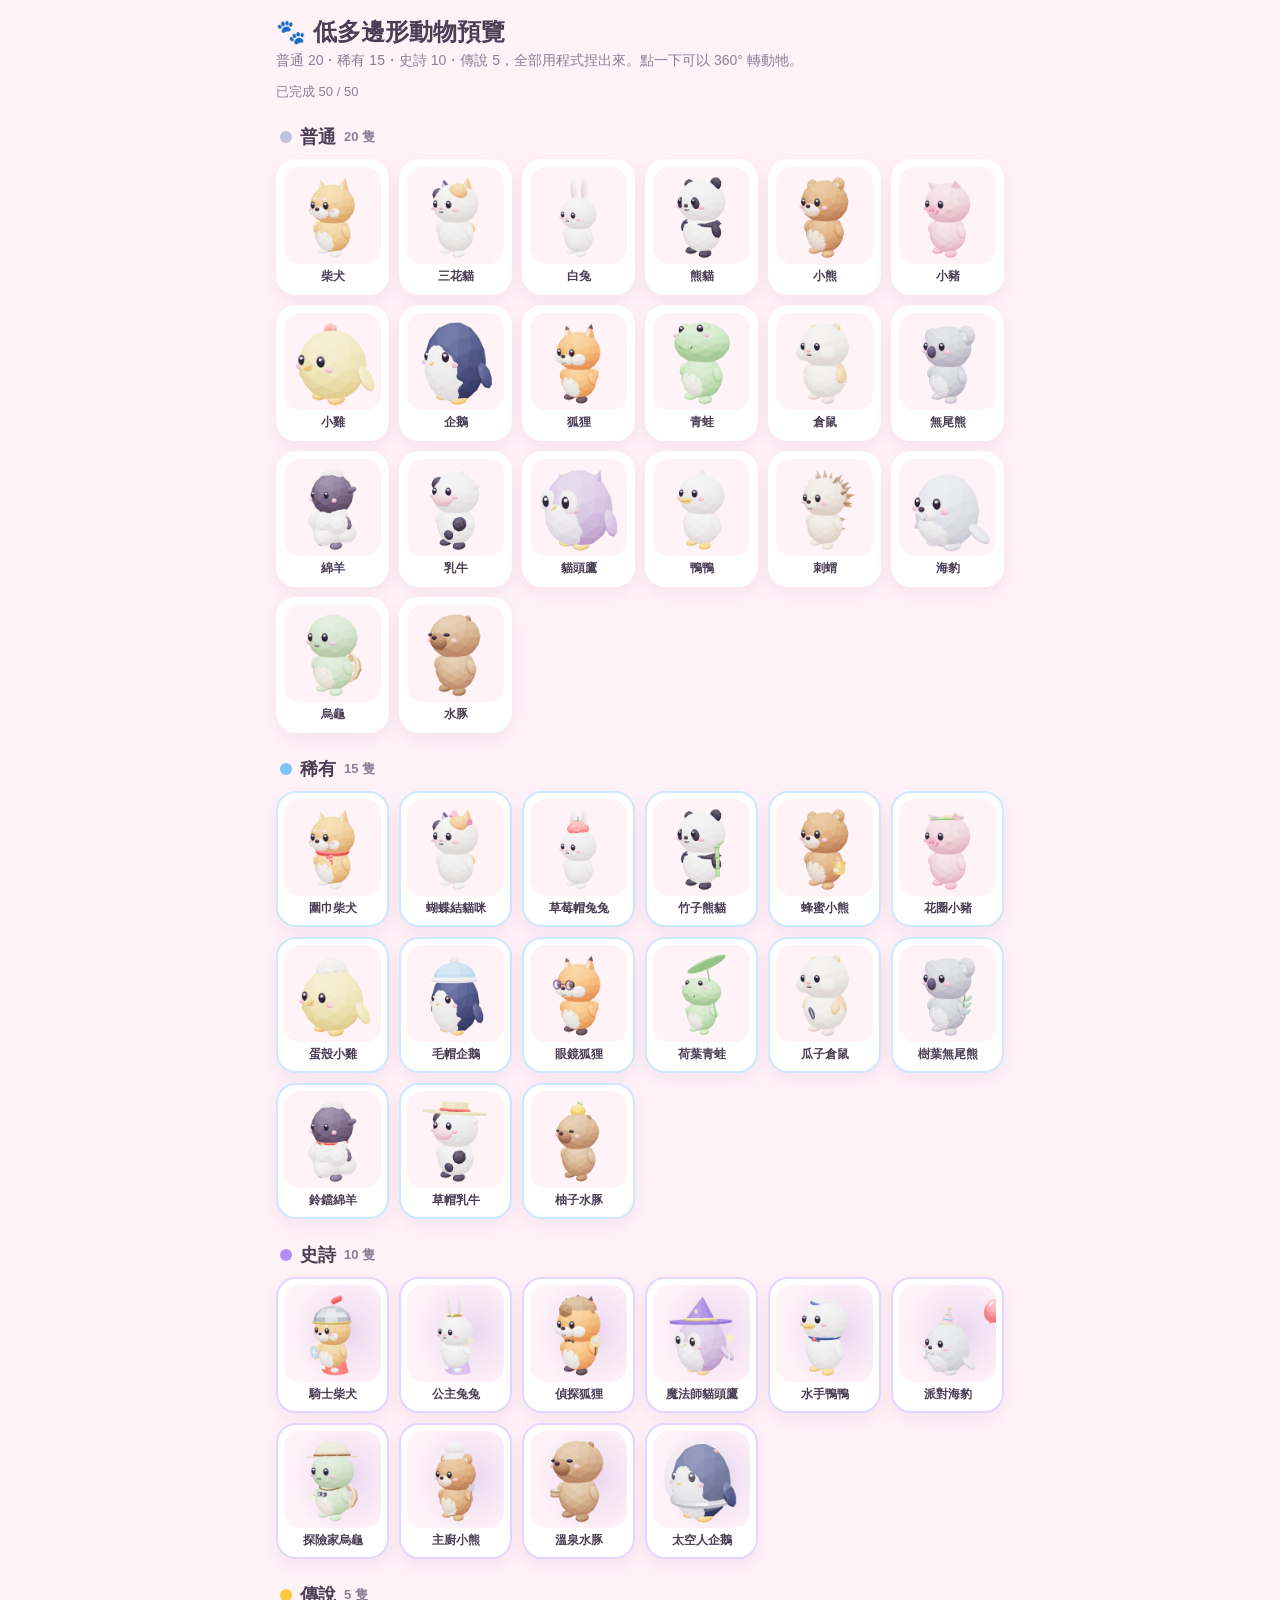
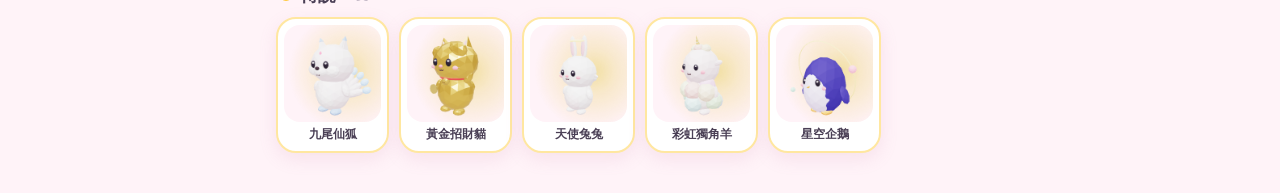
==== preview.html @ 3ef20d33 "新增低多邊形 3D 動物（50 隻）與動物預覽頁 尚未換進 App，先用 preview.html 確認造型。  Co-Authored-By: Claude Opus 5.5 <noreply@an" ====
<!doctype html>
<html lang="zh-Hant">
<head>
  <meta charset="utf-8">
  <meta name="viewport" content="width=device-width, initial-scale=1, viewport-fit=cover">
  <title>動物預覽</title>
  <style>
    :root { --bg: #FFF3F8; --card: #fff; --ink: #4A3F55; --ink2: #8A7F96; --line: #F2E2EA; --shadow: 0 6px 18px rgba(200,120,160,.14); }
    @media (prefers-color-scheme: dark) { :root { --bg: #221D2E; --card: #322B42; --ink: #F4ECFA; --ink2: #B6A9C6; --line: #413858; --shadow: 0 6px 18px rgba(0,0,0,.3); } }
    * { box-sizing: border-box; -webkit-tap-highlight-color: transparent; }
    body { margin: 0; background: var(--bg); color: var(--ink); font-family: -apple-system, "PingFang TC", "Noto Sans TC", sans-serif; }
    main { max-width: 760px; margin: 0 auto; padding: calc(env(safe-area-inset-top) + 16px) 16px 40px; }
    h1 { font-size: 24px; margin: 0 0 4px; }
    .lead { color: var(--ink2); font-size: 14px; margin: 0 0 8px; }
    .prog { font-size: 13px; color: var(--ink2); }
    h2 { display: flex; align-items: center; gap: 8px; font-size: 18px; margin: 24px 4px 10px; }
    h2 .dot { width: 12px; height: 12px; border-radius: 50%; }
    h2 small { color: var(--ink2); font-weight: 600; font-size: 13px; }
    .grid { display: grid; grid-template-columns: repeat(auto-fill, minmax(104px, 1fr)); gap: 10px; }
    .mon { background: var(--card); border-radius: 20px; padding: 6px 6px 8px; text-align: center; box-shadow: var(--shadow); border: 2.5px solid transparent; font: inherit; color: inherit; cursor: pointer; }
    .mon.rare { border-color: #CDE8FF; } .mon.epic { border-color: #E3D6FF; } .mon.legend { border-color: #FFE7A0; }
    .pic { aspect-ratio: 1; border-radius: 16px; background: var(--bg); display: grid; place-items: center; overflow: hidden; }
    .pic img { width: 100%; height: 100%; object-fit: contain; }
    .nm { font-size: 12px; font-weight: 800; margin-top: 4px; }
    .spin { width: 24px; height: 24px; border-radius: 50%; border: 3px solid var(--line); border-top-color: #FF9EC1; animation: sp 1s linear infinite; }
    @keyframes sp { to { transform: rotate(360deg); } }
    .modal { position: fixed; inset: 0; background: rgba(60,30,60,.4); display: none; align-items: flex-end; justify-content: center; z-index: 10; }
    .modal.on { display: flex; }
    .sheet { width: 100%; max-width: 560px; background: var(--bg); border-radius: 28px 28px 0 0; padding: 16px 16px calc(env(safe-area-inset-bottom) + 20px); }
    .sheet h3 { margin: 0; font-size: 21px; }
    .badge { display: inline-block; padding: 3px 12px; border-radius: 99px; color: #fff; font-weight: 900; font-size: 13px; margin: 6px 0 10px; }
    .stage { height: 340px; border-radius: 24px; overflow: hidden; background: linear-gradient(160deg, #FFE1EE 0%, #E7DDFF 55%, #D8F3EA 100%); position: relative; touch-action: none; }
    @media (prefers-color-scheme: dark) { .stage { background: linear-gradient(160deg, #4A3557 0%, #3A3460 55%, #2E4A4A 100%); } }
    .stage canvas { width: 100%; height: 100%; display: block; }
    .hint { position: absolute; bottom: 8px; left: 0; right: 0; text-align: center; font-size: 12px; color: #7a6a8a; font-weight: 700; pointer-events: none; }
    .row { display: flex; gap: 8px; margin-top: 12px; }
    .btn { flex: 1; padding: 13px; border: 0; border-radius: 16px; font: inherit; font-weight: 800; color: #fff; background: linear-gradient(135deg, #C2A8FF, #FFA8D6); }
    .btn.ghost { background: var(--card); color: var(--ink2); }
    .x { float: right; width: 36px; height: 36px; border-radius: 50%; border: 0; background: var(--card); color: var(--ink2); font-size: 16px; }
  </style>
  <script type="importmap">{ "imports": { "three": "./vendor/three/three.module.min.js" } }</script>
</head>
<body>
  <main>
    <h1>🐾 低多邊形動物預覽</h1>
    <p class="lead">普通 20・稀有 15・史詩 10・傳說 5，全部用程式捏出來。點一下可以 360° 轉動牠。</p>
    <p class="prog" id="prog">準備中…</p>
    <div id="list"></div>
  </main>
  <div class="modal" id="modal">
    <div class="sheet">
      <button class="x" id="close" aria-label="關閉">✕</button>
      <h3 id="m-name"></h3>
      <span class="badge" id="m-badge"></span>
      <div class="stage" id="stage"><div class="hint">👆 左右滑動轉動牠</div></div>
      <div class="row"><button class="btn" id="dance">💃 動一動</button><button class="btn ghost" id="close2">關閉</button></div>
    </div>
  </div>
  <script type="module">
    import * as THREE from 'three';
    import { RoomEnvironment } from './vendor/three/environments/RoomEnvironment.js';
    import { LP_CATALOG, buildLowPoly } from './js/lowpoly.js';

    const RAR = { common: ['普通', '#BFC3D9'], rare: ['稀有', '#7CC4FF'], epic: ['史詩', '#B48CFF'], legend: ['傳說', '#FFC93C'] };
    const list = document.getElementById('list');
    list.innerHTML = Object.keys(RAR).map((r) => {
      const items = LP_CATALOG.filter((e) => e.rarity === r);
      return `<h2><span class="dot" style="background:${RAR[r][1]}"></span>${RAR[r][0]} <small>${items.length} 隻</small></h2>
        <div class="grid">${items.map((e) => `<button class="mon ${r}" data-id="${e.id}"><div class="pic"><span class="spin"></span></div><div class="nm">${e.name}</div></button>`).join('')}</div>`;
    }).join('');

    function scene(r) {
      const s = new THREE.Scene();
      const pm = new THREE.PMREMGenerator(r);
      s.environment = pm.fromScene(new RoomEnvironment(), 0.04).texture;
      s.environmentIntensity = 0.5;
      s.add(new THREE.HemisphereLight(0xffffff, 0xffd6e8, 1.5));
      const d = new THREE.DirectionalLight(0xffffff, 1.7); d.position.set(2, 4, 3); s.add(d);
      return s;
    }
    function renderer(alpha = true) {
      const r = new THREE.WebGLRenderer({ antialias: true, alpha, preserveDrawingBuffer: true });
      r.outputColorSpace = THREE.SRGBColorSpace;
      r.toneMapping = THREE.ACESFilmicToneMapping; r.toneMappingExposure = 1.1;
      return r;
    }

    // 縮圖：用同一個繪圖器依序畫成圖片
    const tr = renderer(); tr.setPixelRatio(1); tr.setSize(240, 240, false);
    const ts = scene(tr);
    const tc = new THREE.PerspectiveCamera(30, 1, 0.1, 100); tc.position.set(1.7, 1.65, 4.3); tc.lookAt(0, 1.02, 0);
    const prog = document.getElementById('prog');
    let done = 0;
    for (const e of LP_CATALOG) {
      const a = buildLowPoly(e.id, { particles: false });
      a.update(0.016, 0.3);
      a.pivot.rotation.y = -0.3;
      ts.add(a.pivot); tr.render(ts, tc); ts.remove(a.pivot); a.dispose();
      const img = new Image(); img.src = tr.domElement.toDataURL('image/png'); img.alt = e.name;
      const pic = list.querySelector(`[data-id="${e.id}"] .pic`); pic.innerHTML = ''; pic.appendChild(img);
      prog.textContent = `已完成 ${++done} / ${LP_CATALOG.length}`;
      if (done % 4 === 0) await new Promise((r) => setTimeout(r, 0));
    }
    window.thumbsDone = true;

    // 大圖：可旋轉
    const modal = document.getElementById('modal'), box = document.getElementById('stage');
    const vr = renderer(); vr.setPixelRatio(Math.min(devicePixelRatio, 2)); box.prepend(vr.domElement);
    const vs = scene(vr);
    const vc = new THREE.PerspectiveCamera(30, 1, 0.1, 100); vc.position.set(0, 1.9, 6.2); vc.lookAt(0, 1.0, 0);
    let cur = null, rot = 0, running = false, t = 0;
    const clock = new THREE.Clock();
    function size() { const w = box.clientWidth, h = box.clientHeight; vr.setSize(w, h, false); vc.aspect = w / h; vc.updateProjectionMatrix(); }
    function loop() {
      if (!running) return;
      const dt = Math.min(clock.getDelta(), 0.05); t += dt;
      if (cur) { cur.update(dt, t); cur.pivot.rotation.y = rot + Math.sin(t * 0.5) * 0.15; }
      vr.render(vs, vc); requestAnimationFrame(loop);
    }
    function open(id) {
      const e = LP_CATALOG.find((x) => x.id === id);
      document.getElementById('m-name').textContent = e.name;
      const b = document.getElementById('m-badge'); b.textContent = RAR[e.rarity][0]; b.style.background = RAR[e.rarity][1];
      modal.classList.add('on'); size();
      if (cur) { vs.remove(cur.pivot); cur.dispose(); }
      cur = buildLowPoly(id); vs.add(cur.pivot); rot = -0.6; t = 0;
      cur.playHappy();
      running = true; clock.getDelta(); loop();
    }
    function close() { modal.classList.remove('on'); running = false; }
    list.addEventListener('click', (ev) => { const m = ev.target.closest('.mon'); if (m) open(m.dataset.id); });
    document.getElementById('close').onclick = close; document.getElementById('close2').onclick = close;
    modal.addEventListener('click', (ev) => { if (ev.target === modal) close(); });
    document.getElementById('dance').onclick = () => cur && cur.playHappy();
    let x0 = null, r0 = 0;
    box.addEventListener('pointerdown', (ev) => { x0 = ev.clientX; r0 = rot; box.setPointerCapture(ev.pointerId); });
    box.addEventListener('pointermove', (ev) => { if (x0 !== null) rot = r0 + (ev.clientX - x0) * 0.012; });
    box.addEventListener('pointerup', () => { x0 = null; });
    window.openAnimal = open;
  </script>
</body>
</html>
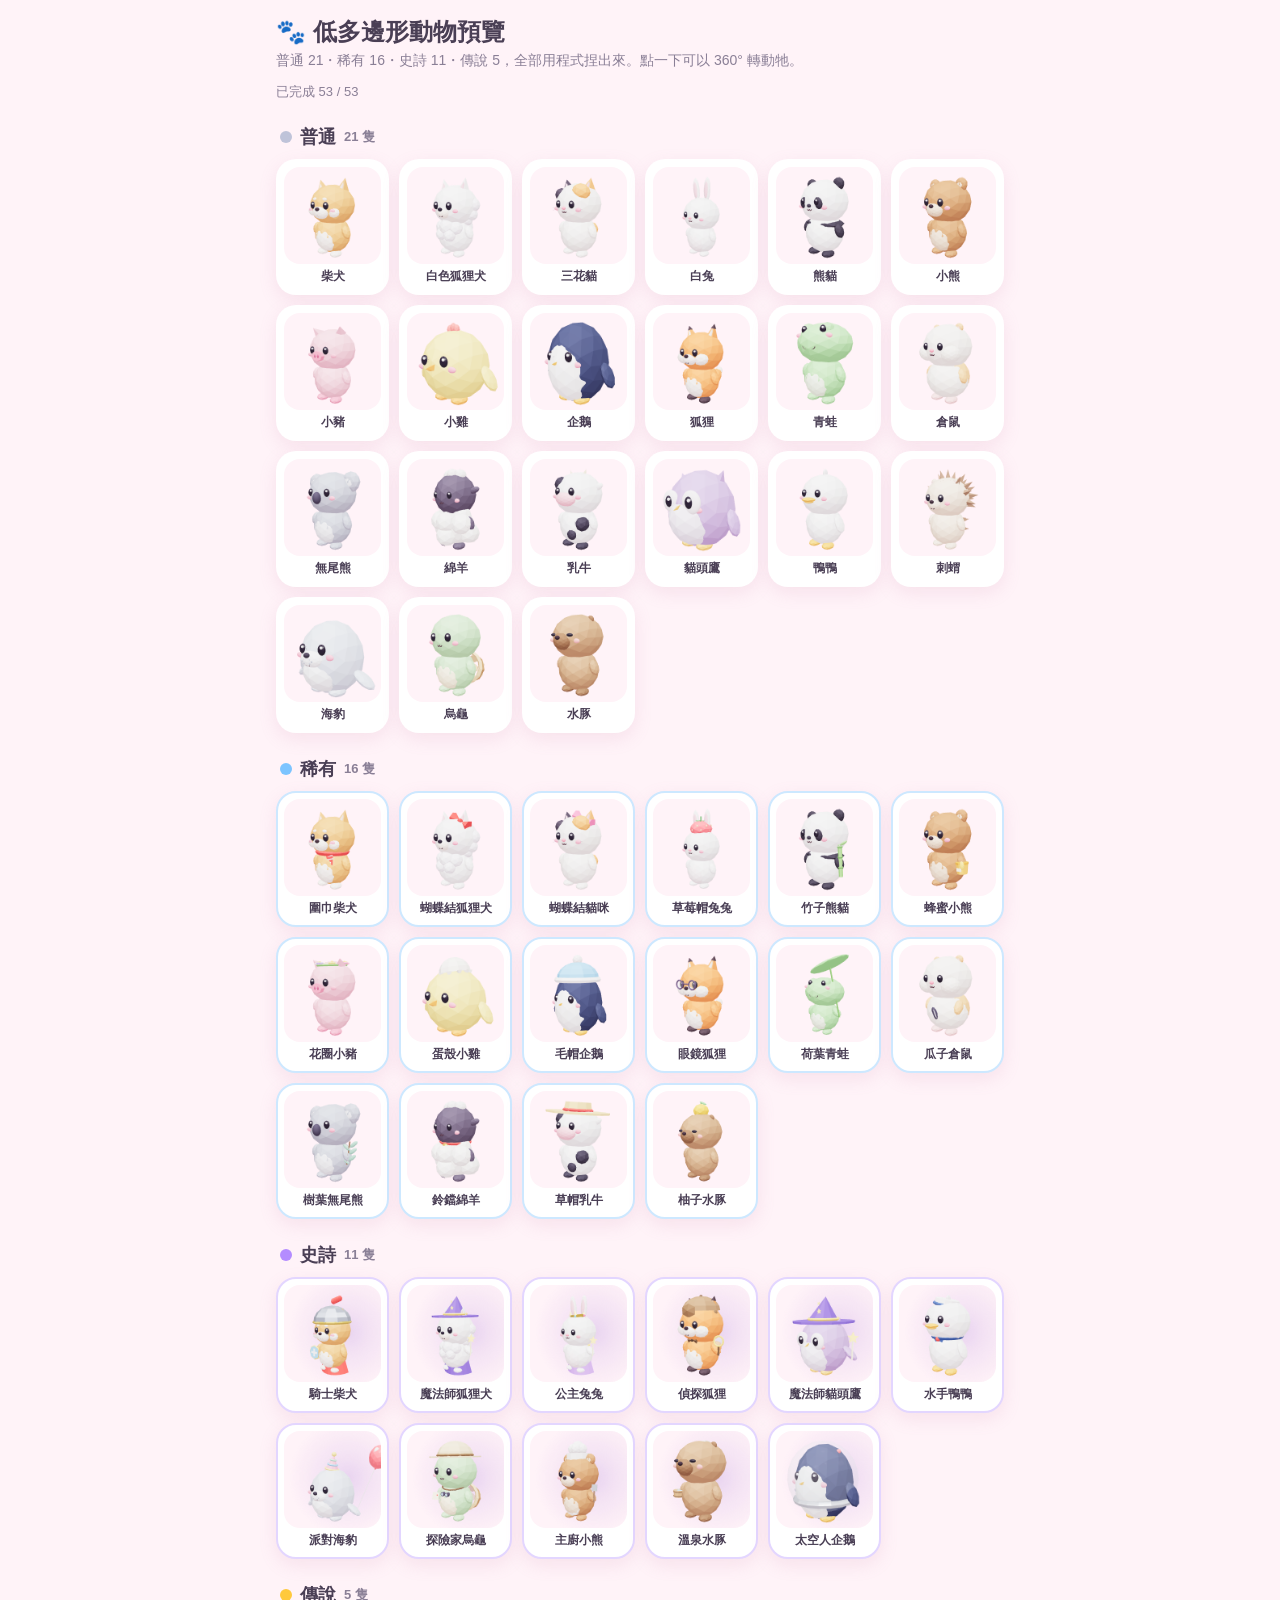
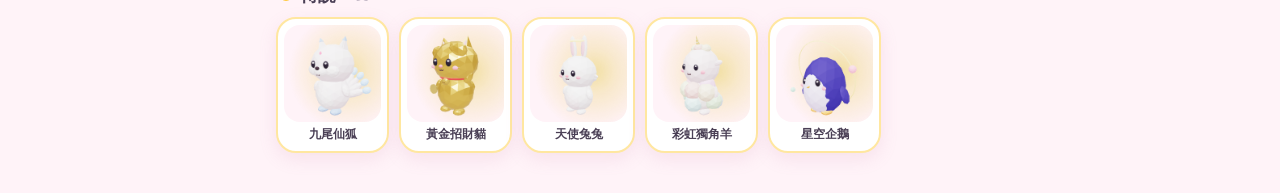
==== commit cb217d5b: "新增白色狐狸犬（普通、蝴蝶結稀有、魔法師史詩） Co-Authored-By: Claude Opus 5.5 <noreply@anthropic.com> Claude-Session: http" ====
--- a/preview.html
+++ b/preview.html
@@ -43,7 +43,7 @@
 <body>
   <main>
     <h1>🐾 低多邊形動物預覽</h1>
-    <p class="lead">普通 20・稀有 15・史詩 10・傳說 5，全部用程式捏出來。點一下可以 360° 轉動牠。</p>
+    <p class="lead" id="lead">全部用程式捏出來。點一下可以 360° 轉動牠。</p>
     <p class="prog" id="prog">準備中…</p>
     <div id="list"></div>
   </main>
@@ -63,6 +63,7 @@
 
     const RAR = { common: ['普通', '#BFC3D9'], rare: ['稀有', '#7CC4FF'], epic: ['史詩', '#B48CFF'], legend: ['傳說', '#FFC93C'] };
     const list = document.getElementById('list');
+    document.getElementById('lead').textContent = Object.keys(RAR).map((r) => `${RAR[r][0]} ${LP_CATALOG.filter((e) => e.rarity === r).length}`).join('・') + '，全部用程式捏出來。點一下可以 360° 轉動牠。';
     list.innerHTML = Object.keys(RAR).map((r) => {
       const items = LP_CATALOG.filter((e) => e.rarity === r);
       return `<h2><span class="dot" style="background:${RAR[r][1]}"></span>${RAR[r][0]} <small>${items.length} 隻</small></h2>
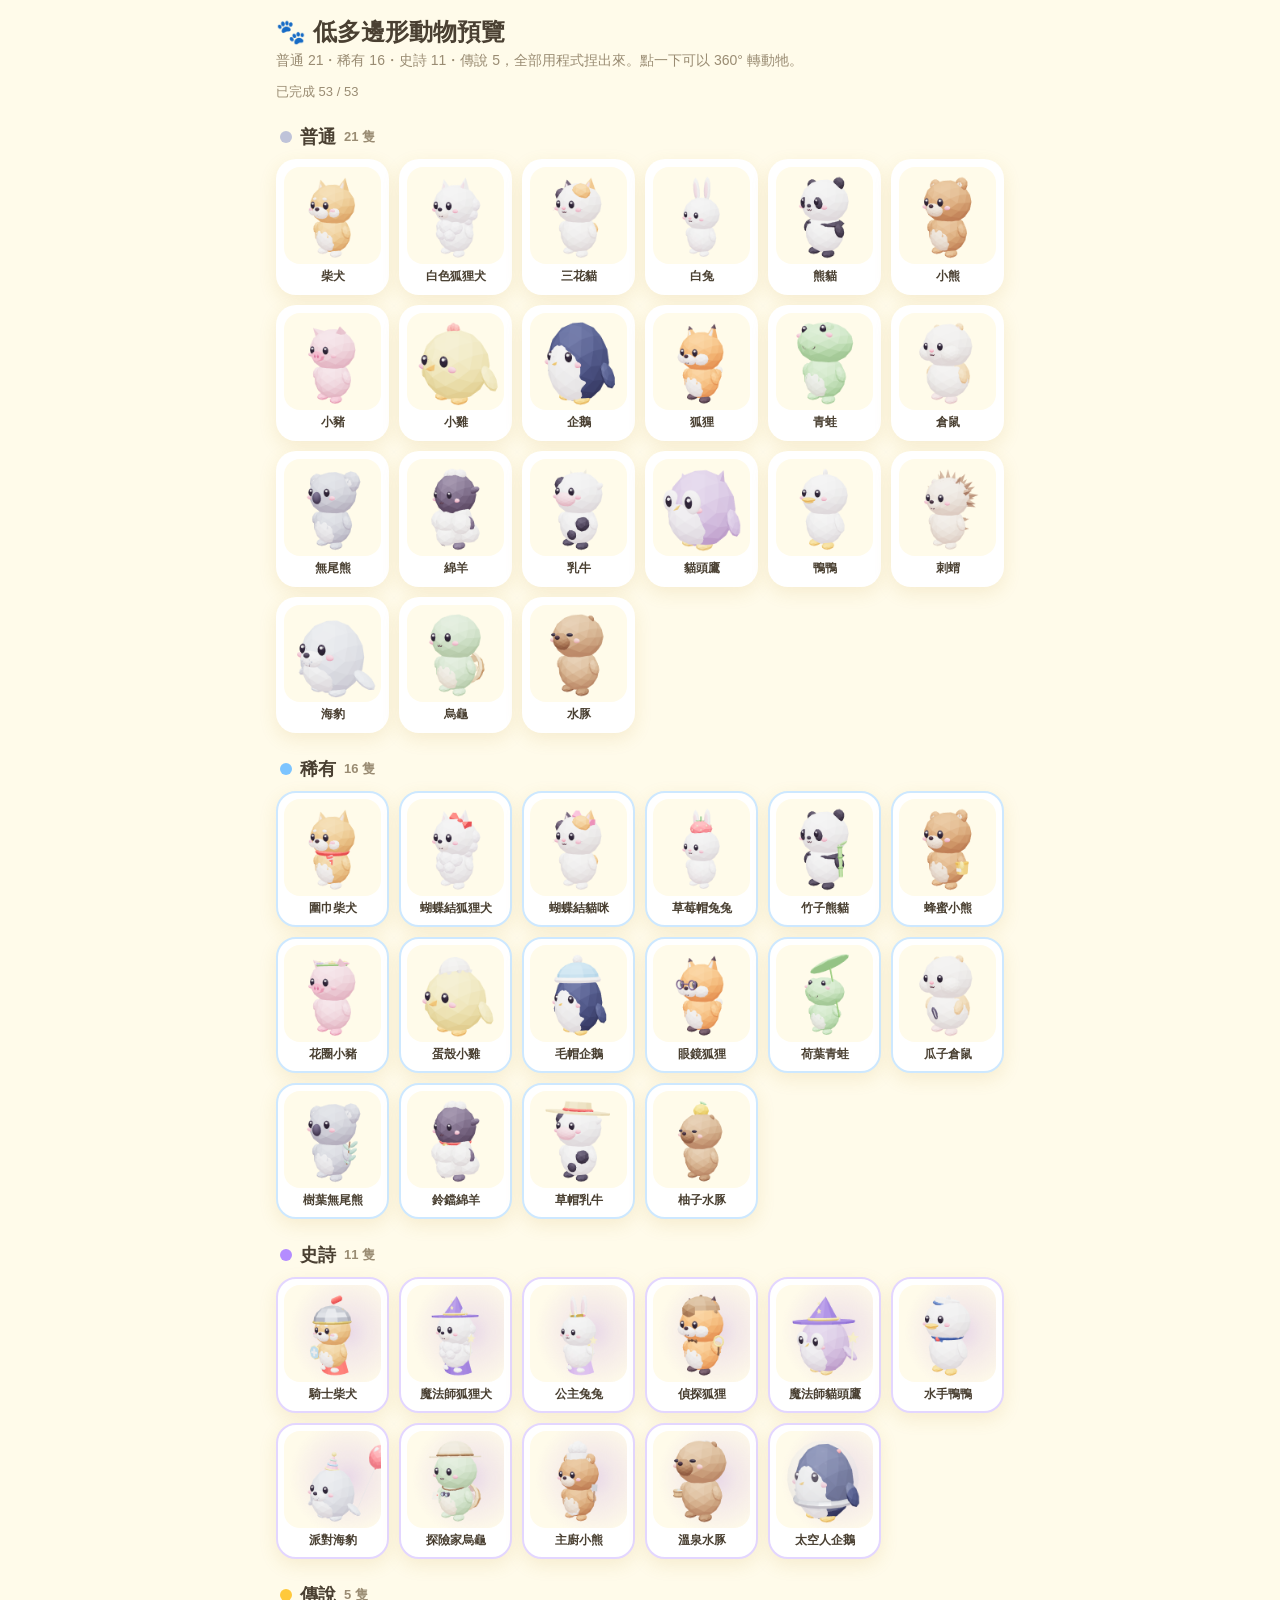
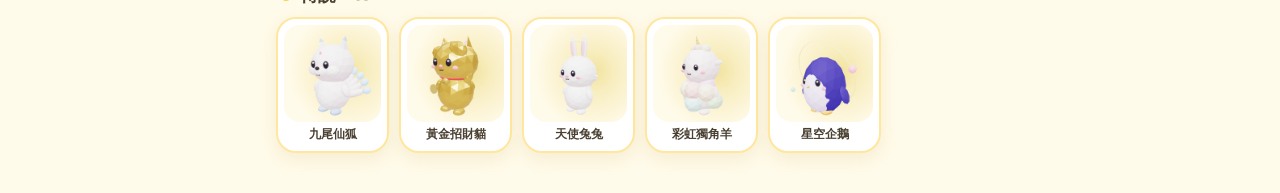
==== commit c9bc0e58: "要拚要猛 v2.1：清單拖曳排序、滑動刪除、淡黃白配色 - 清單：長按拖曳調整順序、向左滑露出刪除按鈕（滑到底直接刪除），可復原 - 「必須做」改用 ‼️、「想做」改用 👍；時間不再加圖示；起步動作改" ====
--- a/preview.html
+++ b/preview.html
@@ -5,8 +5,7 @@
   <meta name="viewport" content="width=device-width, initial-scale=1, viewport-fit=cover">
   <title>動物預覽</title>
   <style>
-    :root { --bg: #FFF3F8; --card: #fff; --ink: #4A3F55; --ink2: #8A7F96; --line: #F2E2EA; --shadow: 0 6px 18px rgba(200,120,160,.14); }
-    @media (prefers-color-scheme: dark) { :root { --bg: #221D2E; --card: #322B42; --ink: #F4ECFA; --ink2: #B6A9C6; --line: #413858; --shadow: 0 6px 18px rgba(0,0,0,.3); } }
+    :root { --bg: #FFFBEA; --card: #fff; --ink: #4A4032; --ink2: #9A8C73; --line: #F3E6BF; --shadow: 0 6px 18px rgba(190,150,50,.14); color-scheme: light; }
     * { box-sizing: border-box; -webkit-tap-highlight-color: transparent; }
     body { margin: 0; background: var(--bg); color: var(--ink); font-family: -apple-system, "PingFang TC", "Noto Sans TC", sans-serif; }
     main { max-width: 760px; margin: 0 auto; padding: calc(env(safe-area-inset-top) + 16px) 16px 40px; }
@@ -24,17 +23,16 @@
     .nm { font-size: 12px; font-weight: 800; margin-top: 4px; }
     .spin { width: 24px; height: 24px; border-radius: 50%; border: 3px solid var(--line); border-top-color: #FF9EC1; animation: sp 1s linear infinite; }
     @keyframes sp { to { transform: rotate(360deg); } }
-    .modal { position: fixed; inset: 0; background: rgba(60,30,60,.4); display: none; align-items: flex-end; justify-content: center; z-index: 10; }
+    .modal { position: fixed; inset: 0; background: rgba(80,60,20,.3); display: none; align-items: flex-end; justify-content: center; z-index: 10; }
     .modal.on { display: flex; }
     .sheet { width: 100%; max-width: 560px; background: var(--bg); border-radius: 28px 28px 0 0; padding: 16px 16px calc(env(safe-area-inset-bottom) + 20px); }
     .sheet h3 { margin: 0; font-size: 21px; }
     .badge { display: inline-block; padding: 3px 12px; border-radius: 99px; color: #fff; font-weight: 900; font-size: 13px; margin: 6px 0 10px; }
-    .stage { height: 340px; border-radius: 24px; overflow: hidden; background: linear-gradient(160deg, #FFE1EE 0%, #E7DDFF 55%, #D8F3EA 100%); position: relative; touch-action: none; }
-    @media (prefers-color-scheme: dark) { .stage { background: linear-gradient(160deg, #4A3557 0%, #3A3460 55%, #2E4A4A 100%); } }
+    .stage { height: 340px; border-radius: 24px; overflow: hidden; background: linear-gradient(160deg, #FFF4C9 0%, #FFFFFF 55%, #FFEFB8 100%); position: relative; touch-action: none; }
     .stage canvas { width: 100%; height: 100%; display: block; }
     .hint { position: absolute; bottom: 8px; left: 0; right: 0; text-align: center; font-size: 12px; color: #7a6a8a; font-weight: 700; pointer-events: none; }
     .row { display: flex; gap: 8px; margin-top: 12px; }
-    .btn { flex: 1; padding: 13px; border: 0; border-radius: 16px; font: inherit; font-weight: 800; color: #fff; background: linear-gradient(135deg, #C2A8FF, #FFA8D6); }
+    .btn { flex: 1; padding: 13px; border: 0; border-radius: 16px; font: inherit; font-weight: 800; color: #fff; background: linear-gradient(135deg, #FFC94D, #FFA94D); }
     .btn.ghost { background: var(--card); color: var(--ink2); }
     .x { float: right; width: 36px; height: 36px; border-radius: 50%; border: 0; background: var(--card); color: var(--ink2); font-size: 16px; }
   </style>
